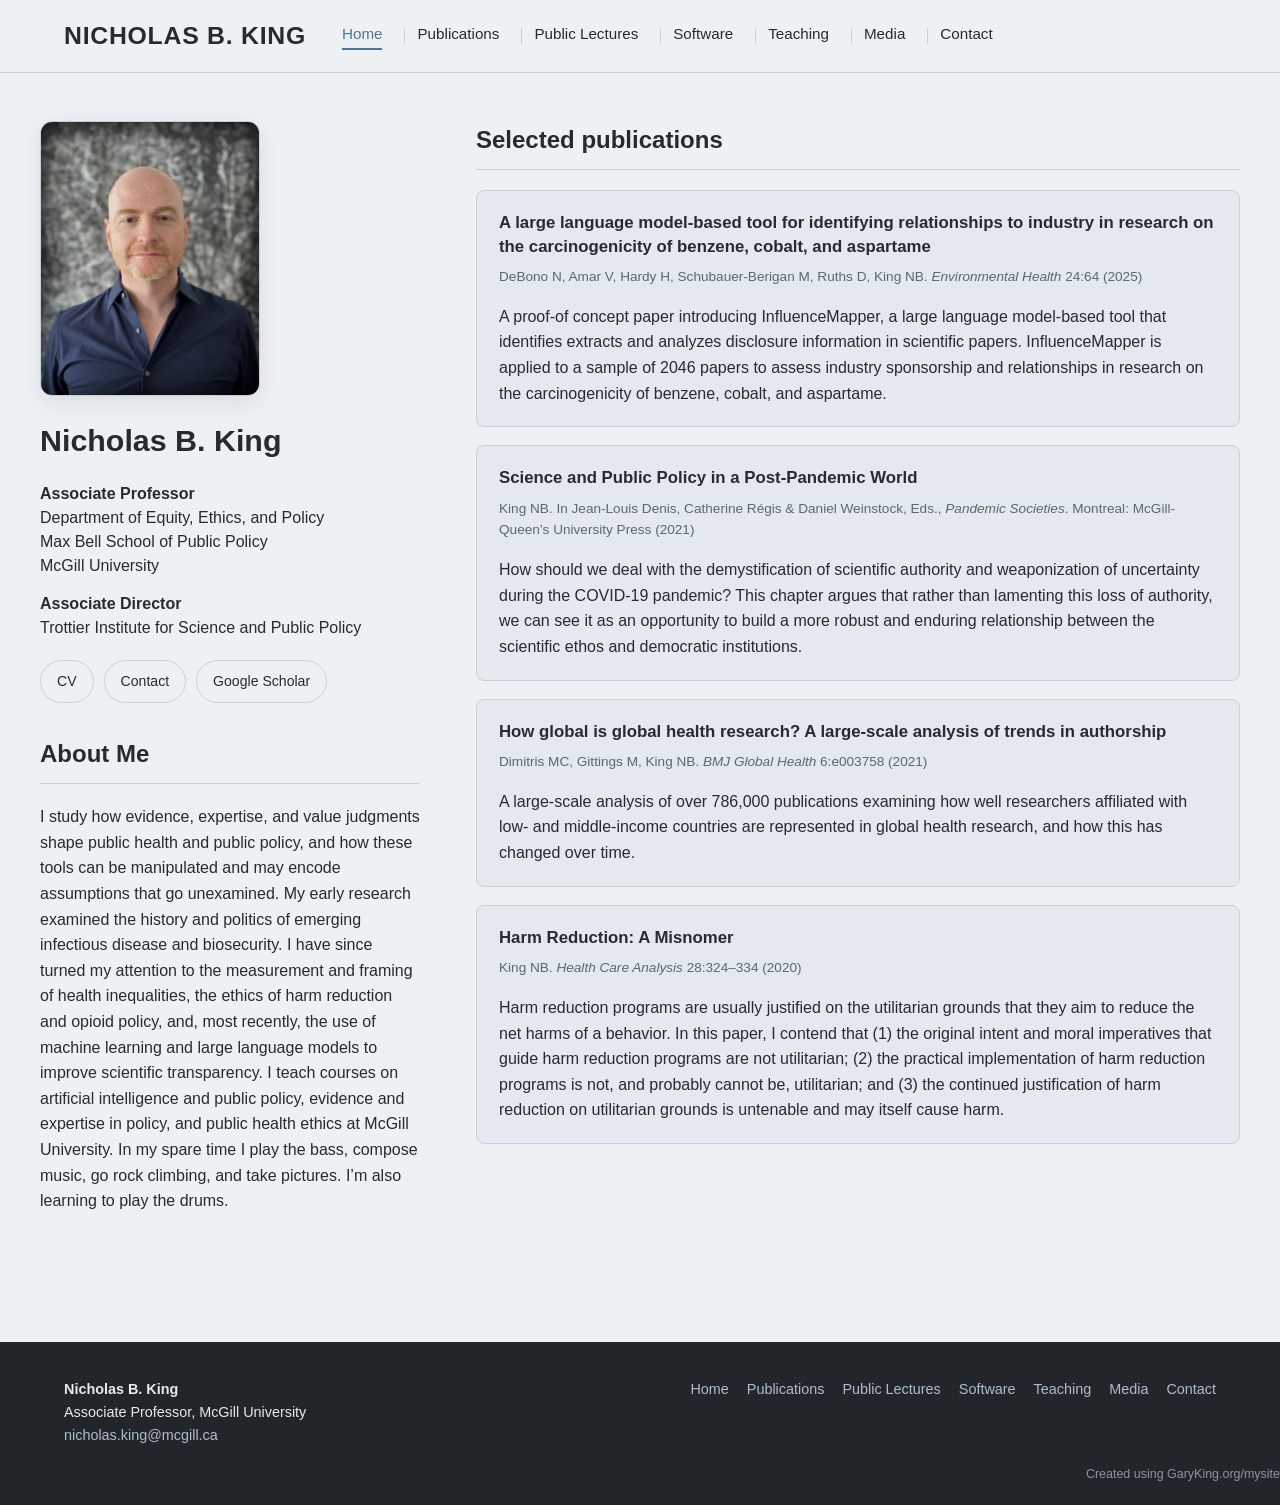
==== index.html @ 46b3eae7 "Update index.html Changed heading" ====
<!DOCTYPE html>
<html lang="en">
<head>
  <meta charset="UTF-8">
  <meta name="viewport" content="width=device-width, initial-scale=1.0">
  <title>Home — Nicholas B. King</title>
  <meta name="description" content="Nicholas B. King is an Associate Professor at McGill University working on public health policy, ethics, health inequalities, and AI in public policy.">
  <link rel="icon" type="image/png" href="images/favicon-32x32.png">
  <link rel="apple-touch-icon" href="images/apple-touch-icon.png">
  <link rel="stylesheet" href="assets/css/style.css">
  <meta name="mysite-directory" content="garyking.org/mysite">
</head>
<body>
  <a class="skip-link" href="#main">Skip to content</a>
  <header class="site-header">
    <nav class="navbar" aria-label="Primary">
      <a class="brand" href="index.html">Nicholas B. King</a>
      <button class="nav-toggle" aria-label="Toggle navigation" aria-expanded="false">&#9776;</button>
      <ul class="nav-links">
        <li><a href="index.html" class="active">Home</a></li>
        <li><a href="publications.html">Publications</a></li>
        <li><a href="talks.html">Public Lectures</a></li>
        <li><a href="software.html">Software</a></li>
        <li><a href="teaching.html">Teaching</a></li>
        <li><a href="media.html">Media</a></li>
        <li><a href="contact.html">Contact</a></li>
      </ul>
    </nav>
  </header>
  <main id="main">
    <section class="hero container">
      <div class="hero-grid">
        <div class="hero-left">
          <div class="hero-photo">
            <img src="images/headshot-full.jpg" alt="Portrait of Nicholas B. King" width="240" height="300">
          </div>
          <h1>Nicholas B. King</h1>

          <p class="position-block">
            <strong>Associate Professor</strong><br>
            Department of Equity, Ethics, and Policy<br>
            Max Bell School of Public Policy<br>
            McGill University
          </p>
          <p class="position-block">
            <strong>Associate Director</strong><br>
            Trottier Institute for Science and Public Policy
          </p>

          <div class="button-row">
            <a class="btn btn-secondary" href="files/King_CV_2026.pdf">CV</a>
            <a class="btn btn-secondary" href="mailto:nicholas.king@mcgill.ca">Contact</a>
            <a class="btn btn-secondary" href="https://scholar.google.ca/citations?user=LWgI4HgAAAAJ&amp;hl=en" target="_blank" rel="noopener">Google Scholar</a>
          </div>

          <h2 class="section-title">About Me</h2>
          <p>I study how evidence, expertise, and value judgments shape public health and public
          policy, and how these tools can be manipulated and may encode assumptions that go
          unexamined. My early research examined the history and politics of emerging infectious
          disease and biosecurity. I have since turned my attention to the measurement and framing
          of health inequalities, the ethics of harm reduction and opioid policy, and, most
          recently, the use of machine learning and large language models to improve scientific
          transparency. I teach courses on artificial intelligence and public policy, evidence and
          expertise in policy, and public health ethics at McGill University. In my spare time I
          play the bass, compose music, go rock climbing, and take pictures. I&rsquo;m also
          learning to play the drums.</p>
        </div>

        <div class="hero-right">
          <h2 class="section-title">Selected publications</h2>
        <div class="research-box">
          <h3><a href="https://doi.org/10.1186/s12940-025-01223-1" target="_blank" rel="noopener">A large language model-based tool for identifying relationships to industry in research on the carcinogenicity of benzene, cobalt, and aspartame</a></h3>
          <p class="research-meta">DeBono N, Amar V, Hardy H, Schubauer-Berigan M, Ruths D, King NB. <em>Environmental Health</em> 24:64 (2025)</p>
          <p>A proof-of concept paper introducing InfluenceMapper, a large language model-based tool that identifies extracts and analyzes disclosure information in scientific papers. InfluenceMapper is applied to a sample of 2046 papers to assess industry sponsorship and relationships in research on the carcinogenicity of benzene, cobalt, and aspartame.</p>
        </div>
        <div class="research-box">
          <h3><a href="files/King_2021_Science_and_Public_Policy_in_a_PostPandemic_World.pdf" target="_blank" rel="noopener">Science and Public Policy in a Post-Pandemic World</a></h3>
          <p class="research-meta">King NB. In Jean-Louis Denis, Catherine R&eacute;gis &amp; Daniel Weinstock, Eds., <em>Pandemic Societies</em>. Montreal: McGill-Queen&rsquo;s University Press (2021)</p>
          <p>How should we deal with the demystification of scientific authority and weaponization of uncertainty during the COVID-19 pandemic? This chapter argues that rather than lamenting this loss of authority, we can see it as an opportunity to build a more robust and enduring relationship between the scientific ethos and democratic institutions.</p>
        </div>
        <div class="research-box">
          <h3><a href="https://doi.org/10.1136/bmjgh-2020-003758" target="_blank" rel="noopener">How global is global health research? A large-scale analysis of trends in authorship</a></h3>
          <p class="research-meta">Dimitris MC, Gittings M, King NB. <em>BMJ Global Health</em> 6:e003758 (2021)</p>
          <p>A large-scale analysis of over 786,000 publications examining how well researchers affiliated with low- and middle-income countries are represented in global health research, and how this has changed over time.</p>
        </div>
        <div class="research-box">
          <h3><a href="https://doi.org/10.1007/s10728-020-00413-x" target="_blank" rel="noopener">Harm Reduction: A Misnomer</a></h3>
          <p class="research-meta">King NB. <em>Health Care Analysis</em> 28:324&ndash;334 (2020)</p>
          <p>Harm reduction programs are usually justified on the utilitarian grounds that they aim to reduce the net harms of a behavior. In this paper, I contend that (1) the original intent and moral imperatives that guide harm reduction programs are not utilitarian; (2) the practical implementation of harm reduction programs is not, and probably cannot be, utilitarian; and (3) the continued justification of harm reduction on utilitarian grounds is untenable and may itself cause harm.</p>
        </div>
        </div>
      </div>
    </section>
  </main>
  <footer class="site-footer">
    <div class="container footer-inner">
      <div>
        <strong>Nicholas B. King</strong><br>
        Associate Professor, McGill University<br>
        <a href="mailto:nicholas.king@mcgill.ca">nicholas.king@mcgill.ca</a>
      </div>
      <ul class="footer-nav">
        <li><a href="index.html">Home</a></li>
        <li><a href="publications.html">Publications</a></li>
        <li><a href="talks.html">Public Lectures</a></li>
        <li><a href="software.html">Software</a></li>
        <li><a href="teaching.html">Teaching</a></li>
        <li><a href="media.html">Media</a></li>
        <li><a href="contact.html">Contact</a></li>
      </ul>
    </div>
    <div class="footer-credit">Created using <a href="https://garyking.org/mysite">GaryKing.org/mysite</a></div>
  </footer>
  <script src="assets/js/main.js"></script>
</body>
</html>
---- assets/css/style.css ----
/* Nicholas B. King — academic site
   Sleek, minimal, slightly bluish slate-gray palette. Light mode only. */

:root {
  --color-bg: #eef1f4;
  --color-surface: #e3e9ee;
  --color-sand: #d5dde4;
  --color-text: #262b31;
  --color-muted: #5c6773;
  --color-border: #c7d1d9;
  --color-link: #45688f;
  --color-link-hover: #2f4b68;
  --color-accent: #55738f;
  --color-clay: #8a6b53;
  --color-focus: #c9a13b;
  --max-width: 1200px;
  --radius: 6px;
}

* { box-sizing: border-box; }

html { scroll-behavior: smooth; }

body {
  margin: 0;
  background: var(--color-bg);
  color: var(--color-text);
  font-family: -apple-system, BlinkMacSystemFont, "Segoe UI", Roboto, Helvetica, Arial, sans-serif;
  line-height: 1.6;
  -webkit-font-smoothing: antialiased;
}

a { color: var(--color-link); text-decoration: none; }
a:hover { color: var(--color-link-hover); text-decoration: underline; }

.skip-link {
  position: absolute;
  left: -999px;
  top: 0;
  background: var(--color-text);
  color: #fff;
  padding: 10px 16px;
  z-index: 100;
  border-radius: 0 0 6px 0;
}
.skip-link:focus {
  left: 0;
}

:focus-visible {
  outline: 3px solid var(--color-focus);
  outline-offset: 2px;
}

img { max-width: 100%; display: block; }

.container {
  max-width: var(--max-width);
  margin: 0 auto;
  padding: 0 24px;
}

/* ---------- Navbar ---------- */

.site-header {
  background: var(--color-bg);
  border-bottom: 1px solid var(--color-border);
  position: sticky;
  top: 0;
  z-index: 20;
}

.navbar {
  display: flex;
  align-items: center;
  justify-content: flex-start;
  gap: 36px;
  padding: 16px 24px;
  max-width: var(--max-width);
  margin: 0 auto;
}

.brand {
  font-weight: 700;
  letter-spacing: 0.03em;
  text-transform: uppercase;
  font-size: 1.55rem;
  color: var(--color-text);
}
.brand:hover { color: var(--color-clay); text-decoration: none; }

.nav-links {
  display: flex;
  align-items: center;
  gap: 22px;
  list-style: none;
  margin: 0;
  padding: 0;
}

.nav-links li {
  display: flex;
  align-items: center;
  gap: 12px;
}

.nav-links li:not(:first-child)::before {
  content: "";
  display: inline-block;
  width: 1px;
  height: 16px;
  background: var(--color-border);
}

.nav-links a {
  color: var(--color-text);
  font-size: 0.95rem;
  padding-bottom: 2px;
  border-bottom: 2px solid transparent;
}
.nav-links a:hover { color: var(--color-clay); text-decoration: none; border-bottom-color: var(--color-clay); }
.nav-links a.active { border-bottom-color: var(--color-accent); color: var(--color-accent); }

.nav-toggle {
  display: none;
  background: none;
  border: none;
  font-size: 1.5rem;
  cursor: pointer;
  color: var(--color-text);
  margin-left: auto;
}

@media (max-width: 720px) {
  .nav-toggle { display: block; }
  .nav-links {
    display: none;
    flex-direction: column;
    gap: 4px;
    position: absolute;
    top: 100%;
    left: 0;
    right: 0;
    background: var(--color-bg);
    border-bottom: 1px solid var(--color-border);
    padding: 12px 24px 20px;
  }
  .nav-links.open { display: flex; }
  .navbar { position: relative; }
}

/* ---------- Hero (two-column homepage) ---------- */

.hero {
  padding: 48px 0;
}

.hero-grid {
  display: grid;
  grid-template-columns: minmax(280px, 380px) 1fr;
  gap: 56px;
  align-items: start;
}

.hero-left h1 {
  margin: 20px 0 18px;
  font-size: 1.9rem;
  color: var(--color-text);
}

.hero-photo {
  width: 220px;
  height: 275px;
  border-radius: 12px;
  overflow: hidden;
  border: 1px solid var(--color-border);
  box-shadow: 0 6px 20px rgba(38, 43, 49, 0.1);
}
.hero-photo img { width: 100%; height: 100%; object-fit: cover; }

.position-block {
  margin: 0 0 14px;
  line-height: 1.5;
}
.position-block strong { color: var(--color-text); }

.hero-left .button-row { margin: 20px 0 8px; }

.hero-left .section-title {
  margin-top: 32px;
}

.button-row { display: flex; gap: 10px; flex-wrap: wrap; }

.btn {
  display: inline-block;
  padding: 9px 16px;
  border-radius: 999px;
  font-size: 0.88rem;
  border: 1px solid var(--color-border);
}
.btn-primary {
  background: var(--color-accent);
  color: #fff;
  border-color: var(--color-accent);
}
.btn-primary:hover { background: #46617a; color: #fff; text-decoration: none; }
.btn-secondary {
  background: transparent;
  color: var(--color-text);
}
.btn-secondary:hover { background: var(--color-surface); text-decoration: none; }

/* ---------- Research boxes ---------- */

.hero-right .section-title { margin-top: 0; }

.research-box {
  background: var(--color-surface);
  border: 1px solid var(--color-border);
  border-radius: 8px;
  padding: 20px 22px;
  margin-bottom: 18px;
}
.research-box h3 {
  margin: 0 0 8px;
  font-size: 1.05rem;
  line-height: 1.4;
}
.research-box h3 a { color: var(--color-text); }
.research-box h3 a:hover { color: var(--color-link); }
.research-box .research-meta {
  margin: 0 0 10px;
  font-size: 0.85rem;
  color: var(--color-muted);
}
.research-box p:last-child { margin-bottom: 0; }

@media (max-width: 860px) {
  .hero-grid { grid-template-columns: 1fr; }
}

/* ---------- Sections ---------- */

section.block { padding: 8px 0 48px; }

h2.section-title {
  font-size: 1.5rem;
  margin: 0 0 20px;
  color: var(--color-text);
  border-bottom: 1px solid var(--color-border);
  padding-bottom: 10px;
}

h3.subhead {
  font-size: 1.05rem;
  margin: 28px 0 10px;
  color: var(--color-muted);
  text-transform: uppercase;
  letter-spacing: 0.05em;
}

/* Accordion (homepage research areas) */

.accordion-item {
  border-bottom: 1px solid var(--color-border);
}
.accordion-header {
  width: 100%;
  text-align: left;
  background: none;
  border: none;
  padding: 16px 4px;
  font-size: 1.05rem;
  font-weight: 600;
  cursor: pointer;
  display: flex;
  justify-content: space-between;
  align-items: center;
  color: var(--color-text);
  font-family: inherit;
}
.accordion-header:hover { color: var(--color-clay); }
.accordion-icon { transition: transform 0.18s ease; color: var(--color-muted); }
.accordion-item.open .accordion-icon { transform: rotate(45deg); }
.accordion-body {
  max-height: 0;
  overflow: hidden;
  transition: max-height 0.22s ease;
  padding: 0 4px;
  color: var(--color-muted);
}
.accordion-item.open .accordion-body {
  max-height: 400px;
  padding-bottom: 16px;
}

/* ---------- Publications list ---------- */

.tab-strip {
  position: sticky;
  top: 65px;
  background: var(--color-bg);
  z-index: 10;
  display: flex;
  gap: 8px;
  flex-wrap: wrap;
  padding: 14px 0;
  border-bottom: 1px solid var(--color-border);
  margin-bottom: 20px;
}

.tab-btn {
  background: var(--color-surface);
  border: 1px solid var(--color-border);
  padding: 7px 16px;
  border-radius: 999px;
  font-size: 0.88rem;
  cursor: pointer;
  color: var(--color-text);
  font-family: inherit;
}
.tab-btn:hover { background: var(--color-sand); }
.tab-btn.active {
  background: var(--color-accent);
  border-color: var(--color-accent);
  color: #fff;
}

.result-count {
  font-size: 0.85rem;
  color: var(--color-muted);
  margin: 0 0 14px;
}

.pub-list { list-style: none; margin: 0; padding: 0; }

.pub-item {
  padding: 12px 4px;
  border-bottom: 1px solid var(--color-border);
  font-size: 0.96rem;
}
.pub-item .pub-year {
  color: var(--color-muted);
  font-variant-numeric: tabular-nums;
  margin-right: 10px;
  font-size: 0.85rem;
}
.pub-item .note {
  display: block;
  color: var(--color-muted);
  font-size: 0.85rem;
  margin-top: 2px;
}
.pub-item.hidden { display: none; }
.pub-item .read-link {
  white-space: nowrap;
  font-size: 0.85rem;
  margin-left: 6px;
}

.talk-row {
  display: grid;
  grid-template-columns: 100px 1fr;
  gap: 16px;
  padding: 10px 4px;
  border-bottom: 1px solid var(--color-border);
  font-size: 0.95rem;
}
.talk-row .talk-date { color: var(--color-muted); font-size: 0.85rem; }
.talk-row .talk-venue { color: var(--color-muted); font-size: 0.88rem; display: block; }
@media (max-width: 560px) {
  .talk-row { grid-template-columns: 1fr; gap: 2px; }
}

/* ---------- Cards / lists ---------- */

.card {
  background: var(--color-surface);
  border: 1px solid var(--color-border);
  border-radius: 8px;
  padding: 24px;
  transition: transform 0.18s ease, box-shadow 0.18s ease;
}
.card:hover { transform: translateY(-2px); box-shadow: 0 8px 20px rgba(45,41,38,0.06); }

@media (prefers-reduced-motion: reduce) {
  .card, .accordion-icon, .accordion-body { transition: none; }
}

.definition-list dt { font-weight: 600; margin-top: 14px; }
.definition-list dd { margin: 2px 0 0; color: var(--color-muted); }

table.plain { width: 100%; border-collapse: collapse; font-size: 0.94rem; }
table.plain td, table.plain th { padding: 8px 6px; border-bottom: 1px solid var(--color-border); text-align: left; vertical-align: top; }
table.plain td:last-child, table.plain th:last-child { text-align: right; white-space: nowrap; color: var(--color-muted); }

/* ---------- Footer ---------- */

.site-footer {
  background: #22262b;
  color: #e6eaee;
  margin-top: 64px;
  padding: 36px 0 20px;
  font-size: 0.9rem;
}
.site-footer a { color: #aebdcb; }
.footer-inner {
  display: flex;
  justify-content: space-between;
  flex-wrap: wrap;
  gap: 16px;
  align-items: flex-start;
}
.footer-nav { display: flex; gap: 18px; flex-wrap: wrap; list-style: none; margin: 0; padding: 0; }
.footer-credit {
  font-size: 0.78rem;
  color: #8b96a1;
  margin-top: 18px;
  text-align: right;
}
.footer-credit a { color: #8b96a1; }

/* ---------- Plain lists (research areas, public lectures) ---------- */

.plain-list {
  list-style: none;
  margin: 0;
  padding: 0;
}
.plain-list li {
  padding: 12px 4px;
  border-bottom: 1px solid var(--color-border);
  font-size: 1rem;
}
.plain-list li:last-child { border-bottom: none; }

.plain-list-flush li {
  border-bottom: none;
  padding: 6px 4px;
}

.sr-only {
  position: absolute;
  width: 1px; height: 1px;
  padding: 0; margin: -1px;
  overflow: hidden;
  clip: rect(0,0,0,0);
  white-space: nowrap; border: 0;
}
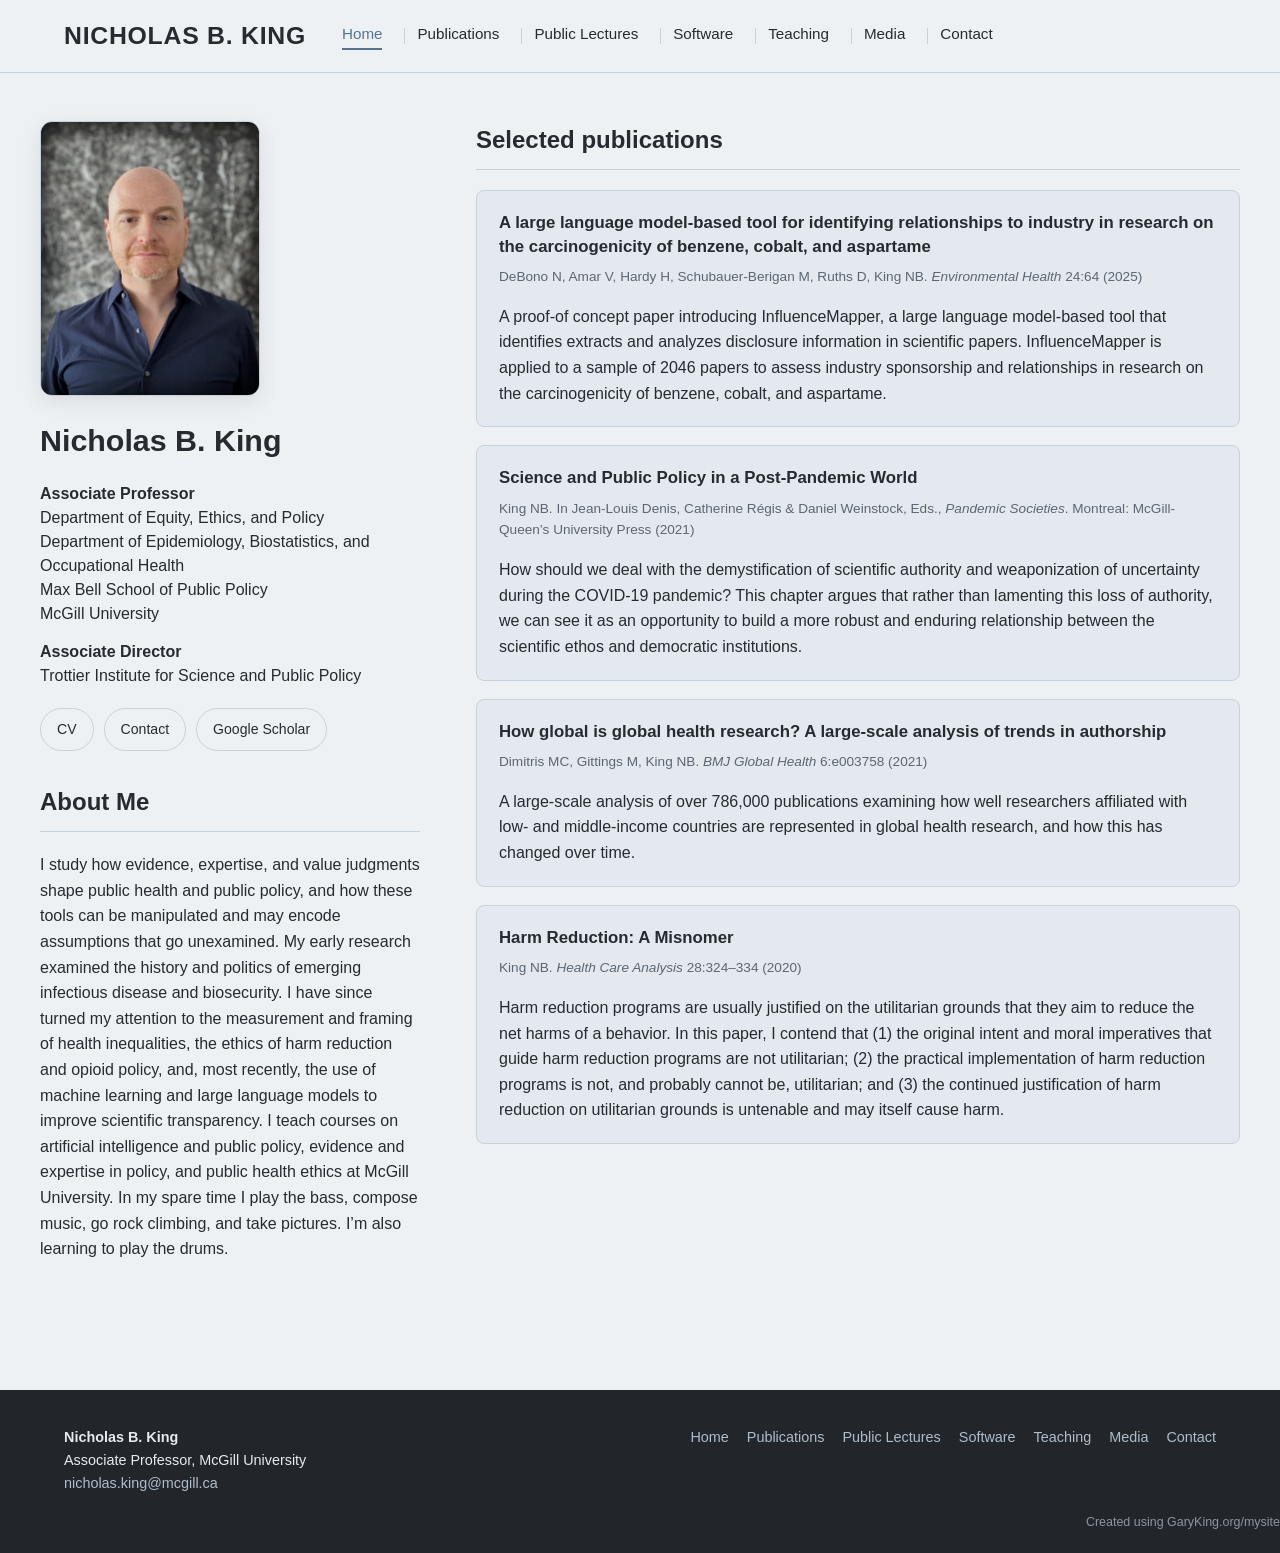
==== commit 0d71e496: "Update index.html Added affiliations" ====
--- a/index.html
+++ b/index.html
@@ -39,6 +39,7 @@
           <p class="position-block">
             <strong>Associate Professor</strong><br>
             Department of Equity, Ethics, and Policy<br>
+            Department of Epidemiology, Biostatistics, and Occupational Health<br>
             Max Bell School of Public Policy<br>
             McGill University
           </p>
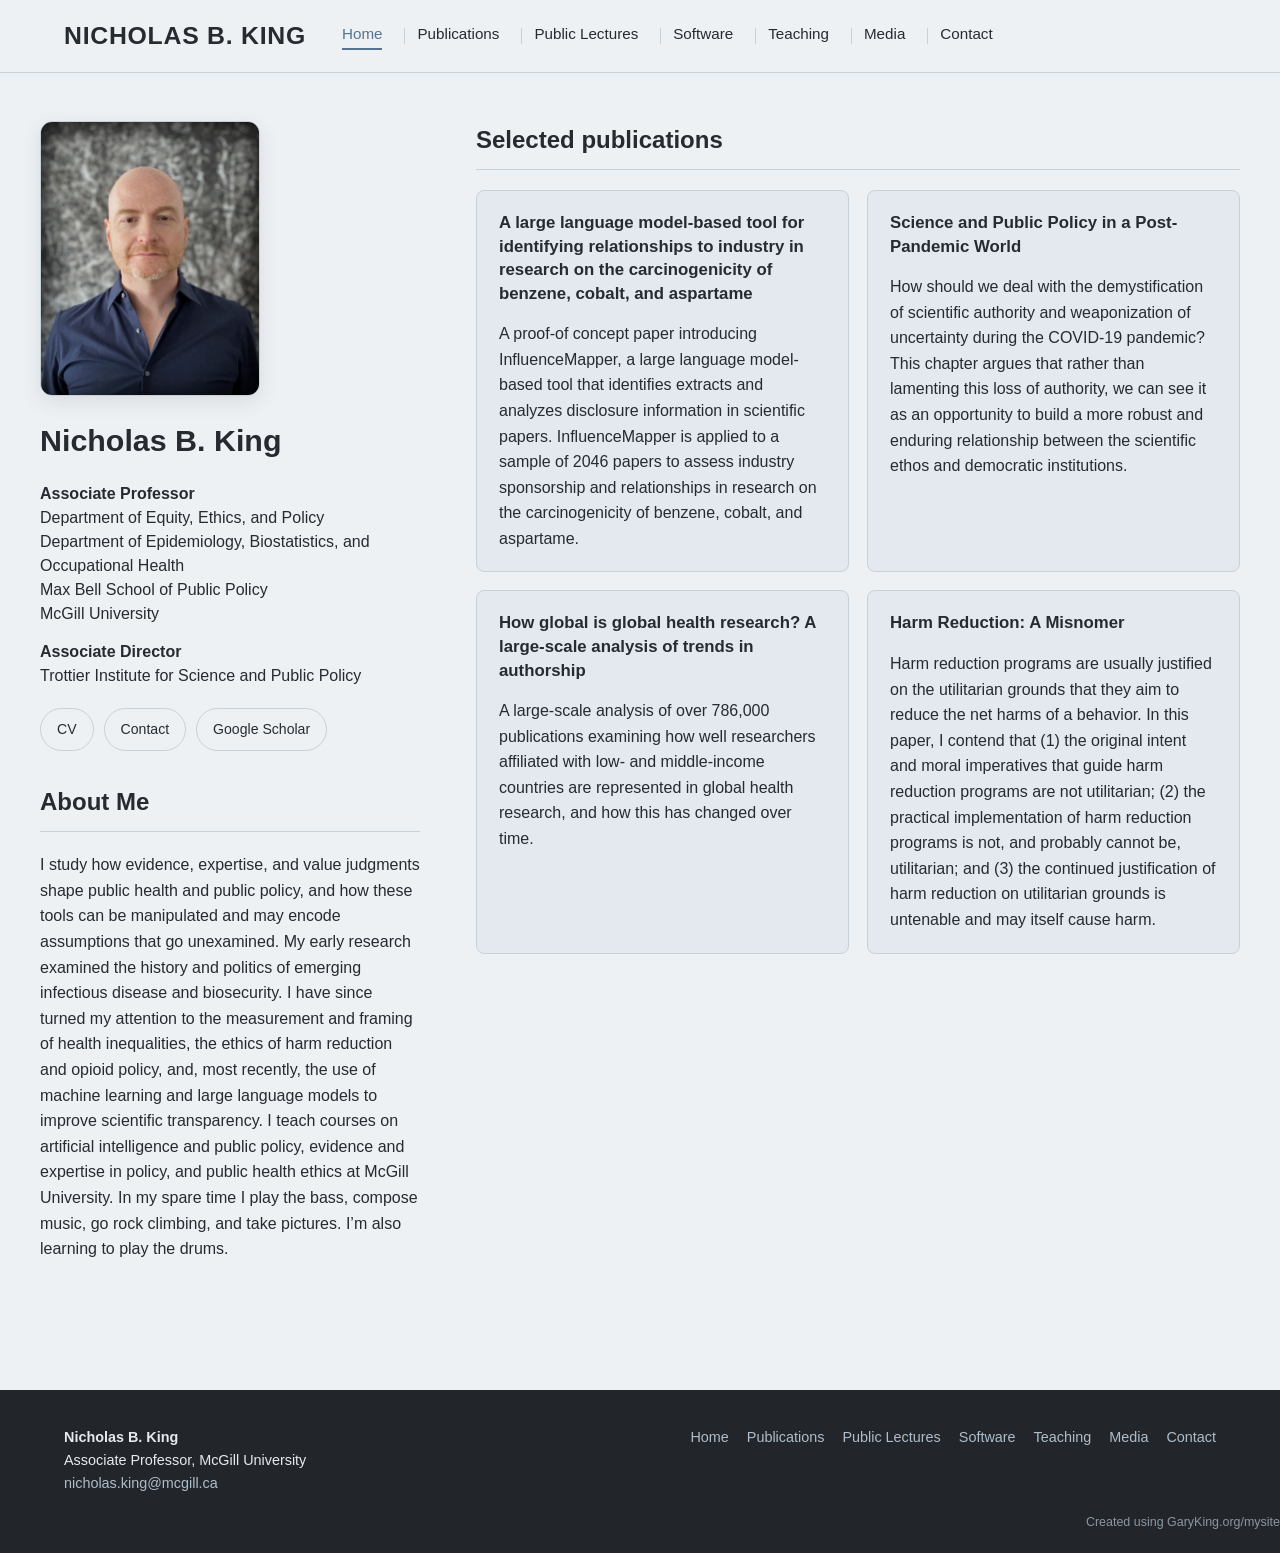
==== commit fb465d2b: "Simplify homepage research boxes: drop meta line, 2-column layout Co-Authored-By: Claude Sonnet 5 <n" ====
--- a/index.html
+++ b/index.html
@@ -69,26 +69,24 @@
 
         <div class="hero-right">
           <h2 class="section-title">Selected publications</h2>
-        <div class="research-box">
-          <h3><a href="https://doi.org/10.1186/s12940-025-01223-1" target="_blank" rel="noopener">A large language model-based tool for identifying relationships to industry in research on the carcinogenicity of benzene, cobalt, and aspartame</a></h3>
-          <p class="research-meta">DeBono N, Amar V, Hardy H, Schubauer-Berigan M, Ruths D, King NB. <em>Environmental Health</em> 24:64 (2025)</p>
-          <p>A proof-of concept paper introducing InfluenceMapper, a large language model-based tool that identifies extracts and analyzes disclosure information in scientific papers. InfluenceMapper is applied to a sample of 2046 papers to assess industry sponsorship and relationships in research on the carcinogenicity of benzene, cobalt, and aspartame.</p>
-        </div>
-        <div class="research-box">
-          <h3><a href="files/King_2021_Science_and_Public_Policy_in_a_PostPandemic_World.pdf" target="_blank" rel="noopener">Science and Public Policy in a Post-Pandemic World</a></h3>
-          <p class="research-meta">King NB. In Jean-Louis Denis, Catherine R&eacute;gis &amp; Daniel Weinstock, Eds., <em>Pandemic Societies</em>. Montreal: McGill-Queen&rsquo;s University Press (2021)</p>
-          <p>How should we deal with the demystification of scientific authority and weaponization of uncertainty during the COVID-19 pandemic? This chapter argues that rather than lamenting this loss of authority, we can see it as an opportunity to build a more robust and enduring relationship between the scientific ethos and democratic institutions.</p>
-        </div>
-        <div class="research-box">
-          <h3><a href="https://doi.org/10.1136/bmjgh-2020-003758" target="_blank" rel="noopener">How global is global health research? A large-scale analysis of trends in authorship</a></h3>
-          <p class="research-meta">Dimitris MC, Gittings M, King NB. <em>BMJ Global Health</em> 6:e003758 (2021)</p>
-          <p>A large-scale analysis of over 786,000 publications examining how well researchers affiliated with low- and middle-income countries are represented in global health research, and how this has changed over time.</p>
-        </div>
-        <div class="research-box">
-          <h3><a href="https://doi.org/10.1007/s10728-020-00413-x" target="_blank" rel="noopener">Harm Reduction: A Misnomer</a></h3>
-          <p class="research-meta">King NB. <em>Health Care Analysis</em> 28:324&ndash;334 (2020)</p>
-          <p>Harm reduction programs are usually justified on the utilitarian grounds that they aim to reduce the net harms of a behavior. In this paper, I contend that (1) the original intent and moral imperatives that guide harm reduction programs are not utilitarian; (2) the practical implementation of harm reduction programs is not, and probably cannot be, utilitarian; and (3) the continued justification of harm reduction on utilitarian grounds is untenable and may itself cause harm.</p>
-        </div>
+          <div class="research-grid">
+          <div class="research-box">
+            <h3><a href="https://doi.org/10.1186/s12940-025-01223-1" target="_blank" rel="noopener">A large language model-based tool for identifying relationships to industry in research on the carcinogenicity of benzene, cobalt, and aspartame</a></h3>
+            <p>A proof-of concept paper introducing InfluenceMapper, a large language model-based tool that identifies extracts and analyzes disclosure information in scientific papers. InfluenceMapper is applied to a sample of 2046 papers to assess industry sponsorship and relationships in research on the carcinogenicity of benzene, cobalt, and aspartame.</p>
+          </div>
+          <div class="research-box">
+            <h3><a href="files/King_2021_Science_and_Public_Policy_in_a_PostPandemic_World.pdf" target="_blank" rel="noopener">Science and Public Policy in a Post-Pandemic World</a></h3>
+            <p>How should we deal with the demystification of scientific authority and weaponization of uncertainty during the COVID-19 pandemic? This chapter argues that rather than lamenting this loss of authority, we can see it as an opportunity to build a more robust and enduring relationship between the scientific ethos and democratic institutions.</p>
+          </div>
+          <div class="research-box">
+            <h3><a href="https://doi.org/10.1136/bmjgh-2020-003758" target="_blank" rel="noopener">How global is global health research? A large-scale analysis of trends in authorship</a></h3>
+            <p>A large-scale analysis of over 786,000 publications examining how well researchers affiliated with low- and middle-income countries are represented in global health research, and how this has changed over time.</p>
+          </div>
+          <div class="research-box">
+            <h3><a href="https://doi.org/10.1007/s10728-020-00413-x" target="_blank" rel="noopener">Harm Reduction: A Misnomer</a></h3>
+            <p>Harm reduction programs are usually justified on the utilitarian grounds that they aim to reduce the net harms of a behavior. In this paper, I contend that (1) the original intent and moral imperatives that guide harm reduction programs are not utilitarian; (2) the practical implementation of harm reduction programs is not, and probably cannot be, utilitarian; and (3) the continued justification of harm reduction on utilitarian grounds is untenable and may itself cause harm.</p>
+          </div>
+          </div>
         </div>
       </div>
     </section>
--- a/assets/css/style.css
+++ b/assets/css/style.css
@@ -215,12 +215,17 @@
 
 .hero-right .section-title { margin-top: 0; }
 
+.research-grid {
+  display: grid;
+  grid-template-columns: repeat(2, 1fr);
+  gap: 18px;
+}
+
 .research-box {
   background: var(--color-surface);
   border: 1px solid var(--color-border);
   border-radius: 8px;
   padding: 20px 22px;
-  margin-bottom: 18px;
 }
 .research-box h3 {
   margin: 0 0 8px;
@@ -229,15 +234,11 @@
 }
 .research-box h3 a { color: var(--color-text); }
 .research-box h3 a:hover { color: var(--color-link); }
-.research-box .research-meta {
-  margin: 0 0 10px;
-  font-size: 0.85rem;
-  color: var(--color-muted);
-}
 .research-box p:last-child { margin-bottom: 0; }
 
 @media (max-width: 860px) {
   .hero-grid { grid-template-columns: 1fr; }
+  .research-grid { grid-template-columns: 1fr; }
 }
 
 /* ---------- Sections ---------- */
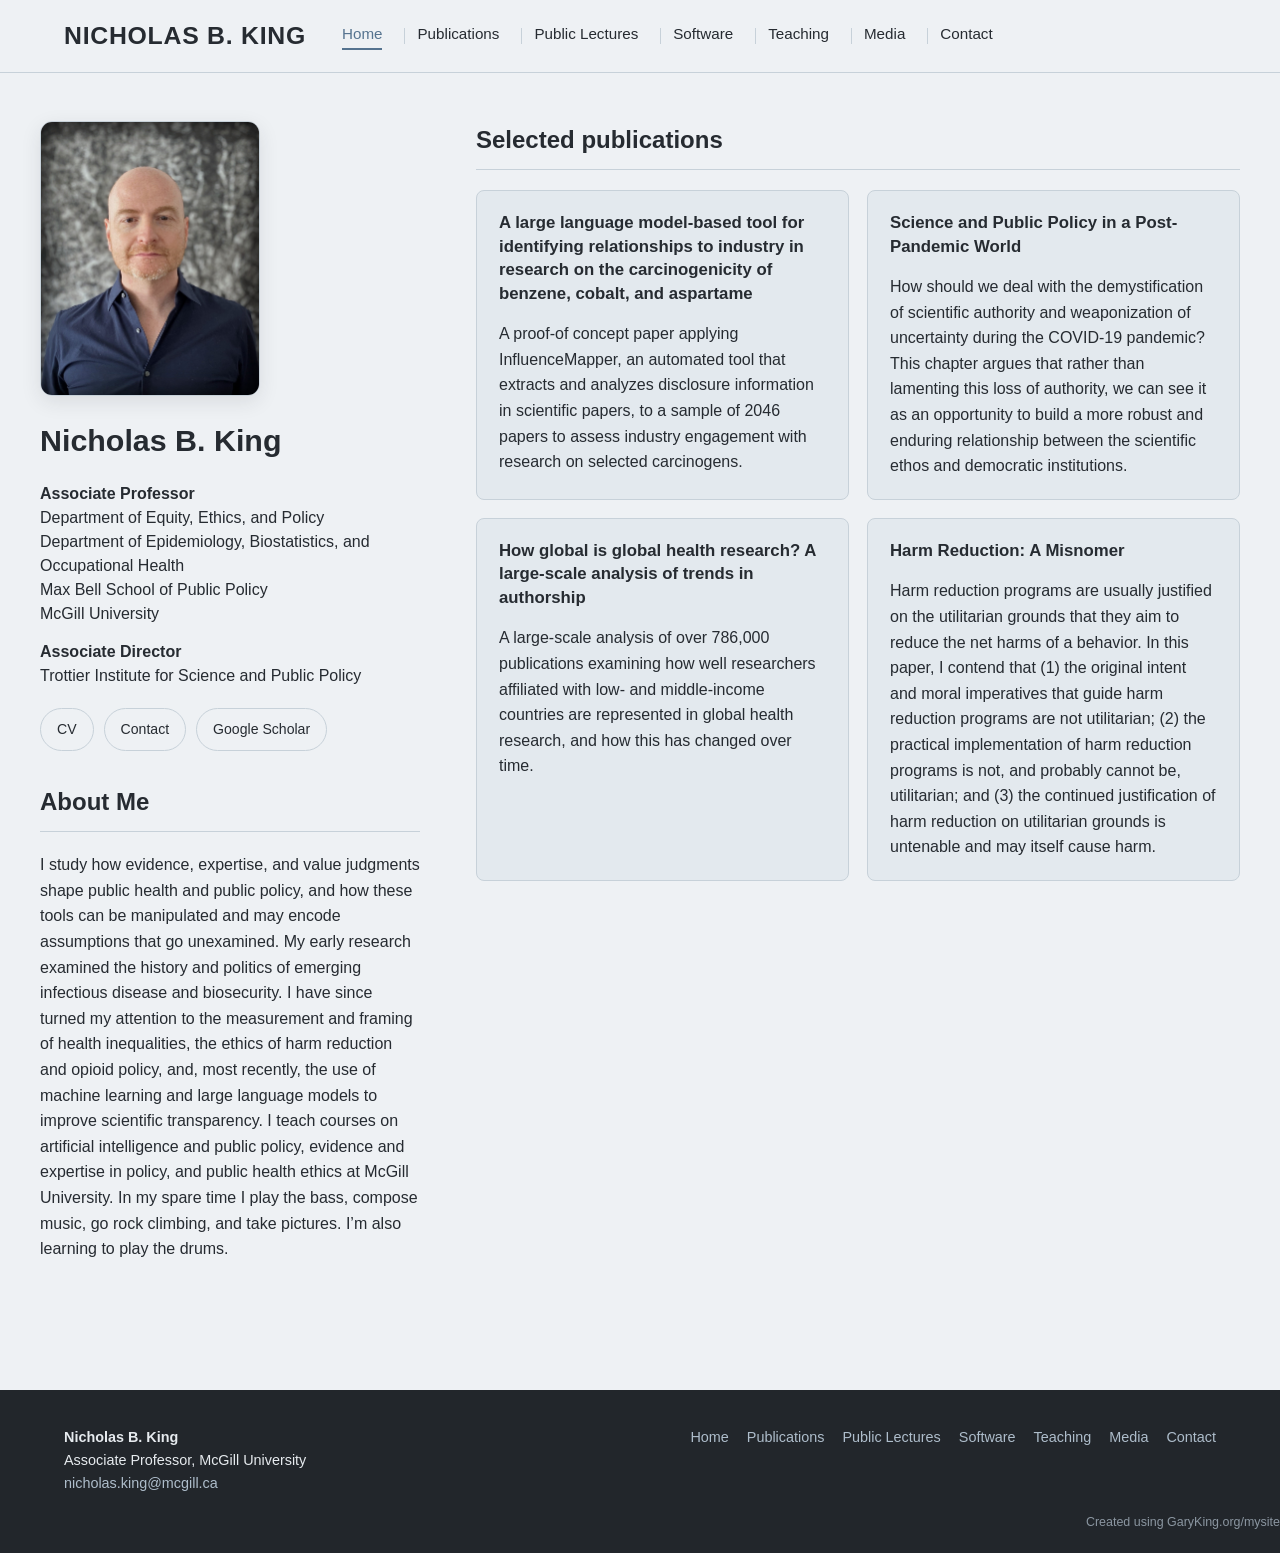
==== commit 6d03fe45: "Update index.html Updated paper descriptions" ====
--- a/index.html
+++ b/index.html
@@ -72,7 +72,7 @@
           <div class="research-grid">
           <div class="research-box">
             <h3><a href="https://doi.org/10.1186/s12940-025-01223-1" target="_blank" rel="noopener">A large language model-based tool for identifying relationships to industry in research on the carcinogenicity of benzene, cobalt, and aspartame</a></h3>
-            <p>A proof-of concept paper introducing InfluenceMapper, a large language model-based tool that identifies extracts and analyzes disclosure information in scientific papers. InfluenceMapper is applied to a sample of 2046 papers to assess industry sponsorship and relationships in research on the carcinogenicity of benzene, cobalt, and aspartame.</p>
+            <p>A proof-of concept paper applying InfluenceMapper, an automated tool that extracts and analyzes disclosure information in scientific papers, to a sample of 2046 papers to assess industry engagement with research on selected carcinogens.</p>
           </div>
           <div class="research-box">
             <h3><a href="files/King_2021_Science_and_Public_Policy_in_a_PostPandemic_World.pdf" target="_blank" rel="noopener">Science and Public Policy in a Post-Pandemic World</a></h3>
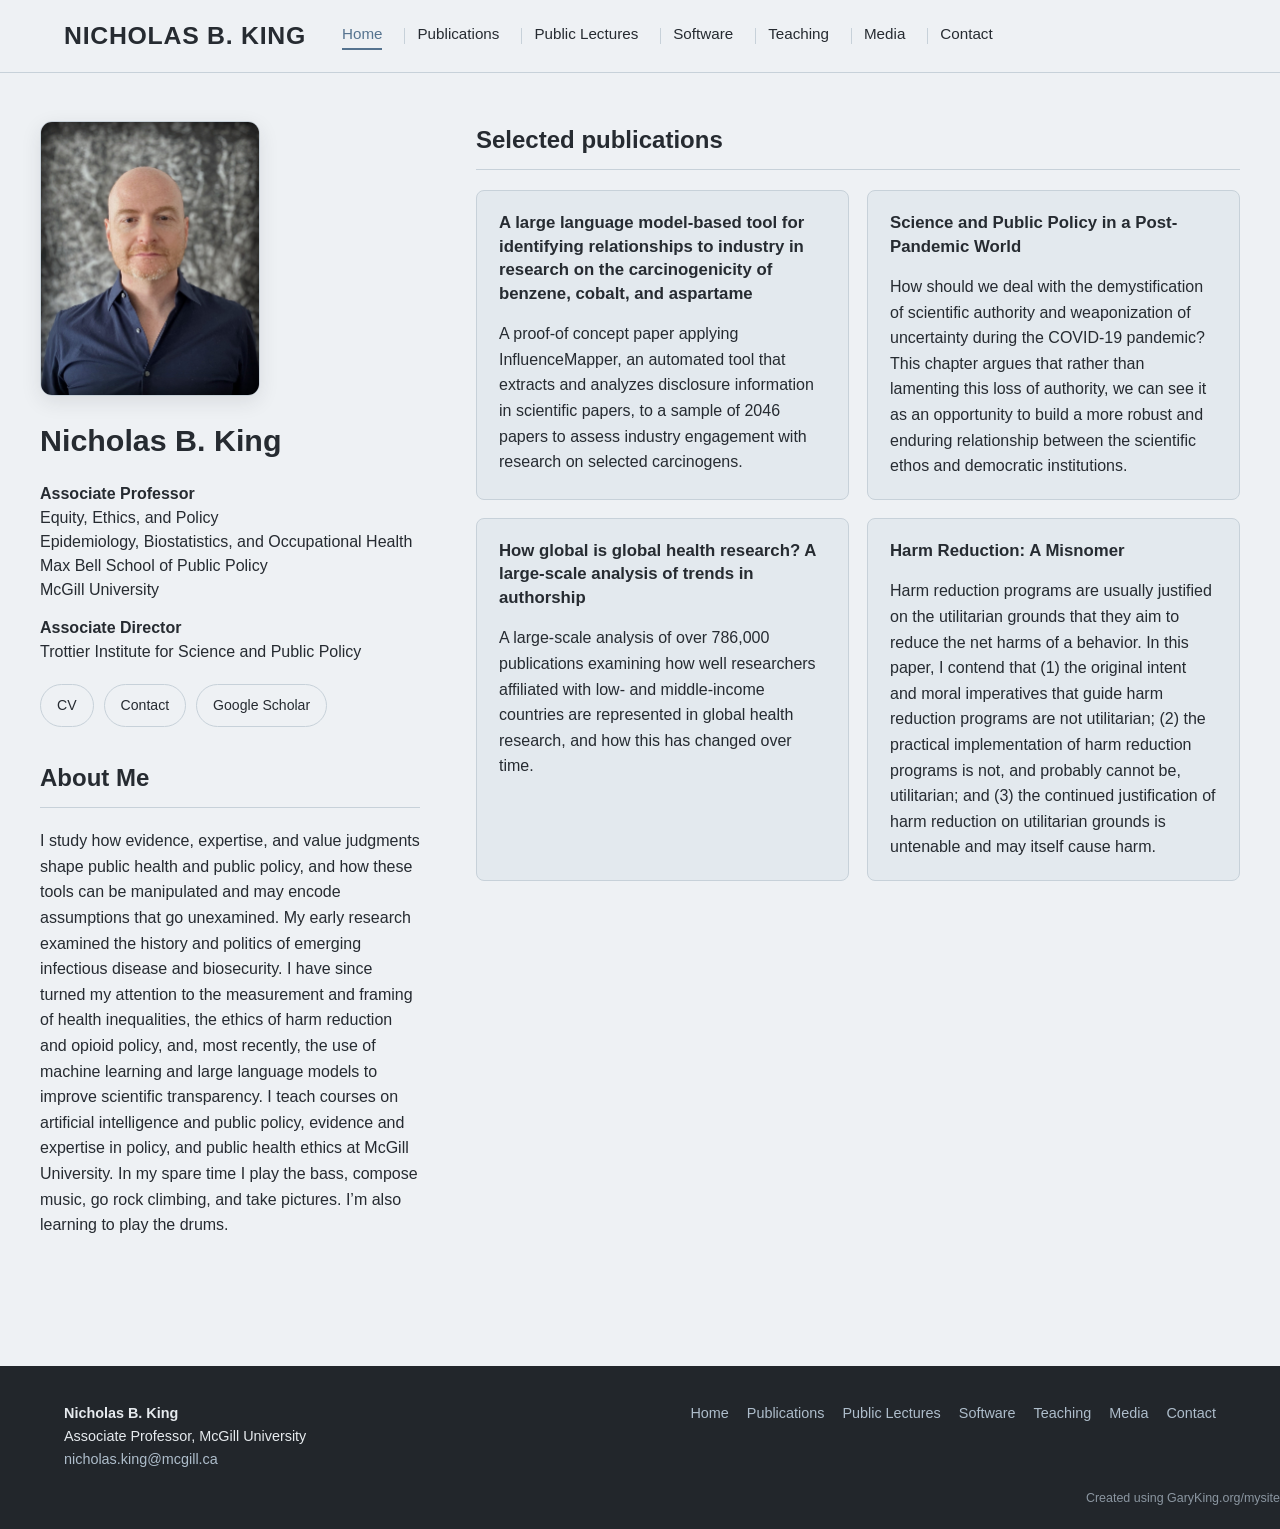
==== commit cfe9d2d3: "Update index.html affiliations changes" ====
--- a/index.html
+++ b/index.html
@@ -38,8 +38,8 @@
 
           <p class="position-block">
             <strong>Associate Professor</strong><br>
-            Department of Equity, Ethics, and Policy<br>
-            Department of Epidemiology, Biostatistics, and Occupational Health<br>
+            Equity, Ethics, and Policy<br>
+            Epidemiology, Biostatistics, and Occupational Health<br>
             Max Bell School of Public Policy<br>
             McGill University
           </p>
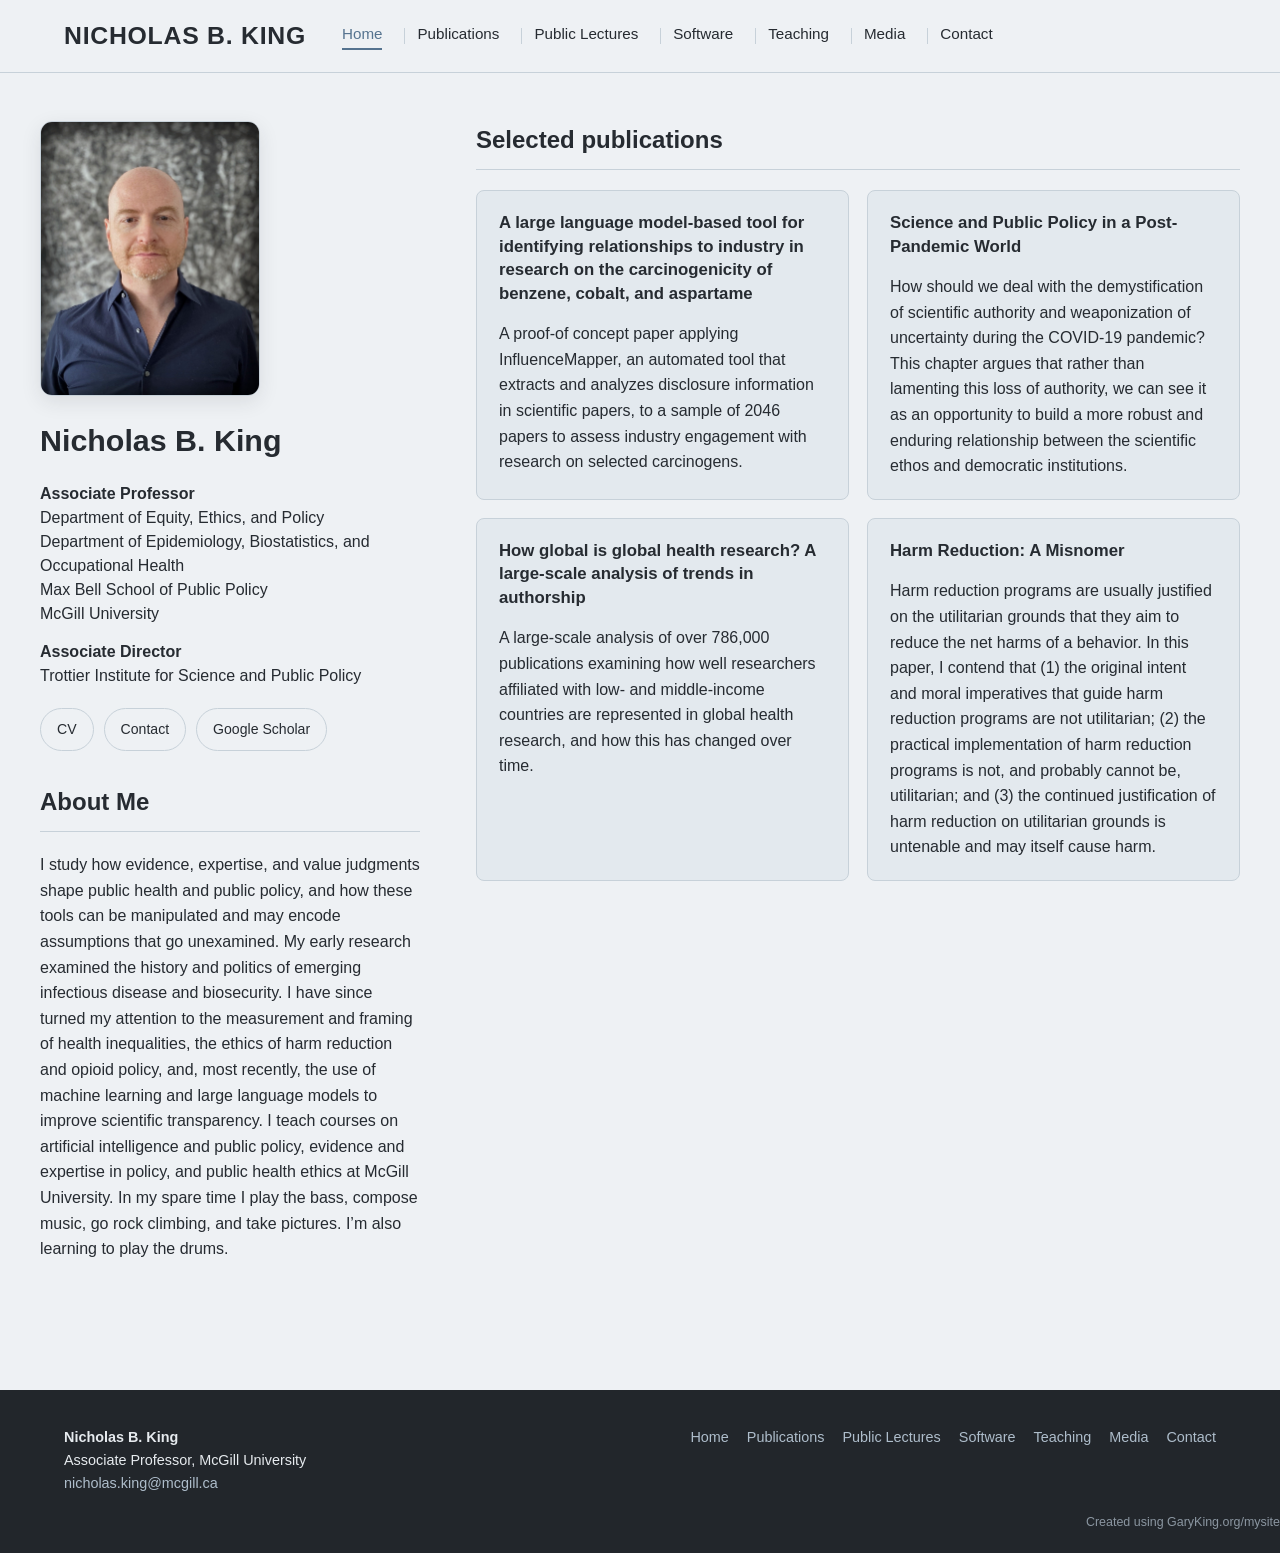
==== commit 2718fc1e: "Update index.html revert affiliations change" ====
--- a/index.html
+++ b/index.html
@@ -38,8 +38,8 @@
 
           <p class="position-block">
             <strong>Associate Professor</strong><br>
-            Equity, Ethics, and Policy<br>
-            Epidemiology, Biostatistics, and Occupational Health<br>
+            Department of Equity, Ethics, and Policy<br>
+            Department of Epidemiology, Biostatistics, and Occupational Health<br>
             Max Bell School of Public Policy<br>
             McGill University
           </p>
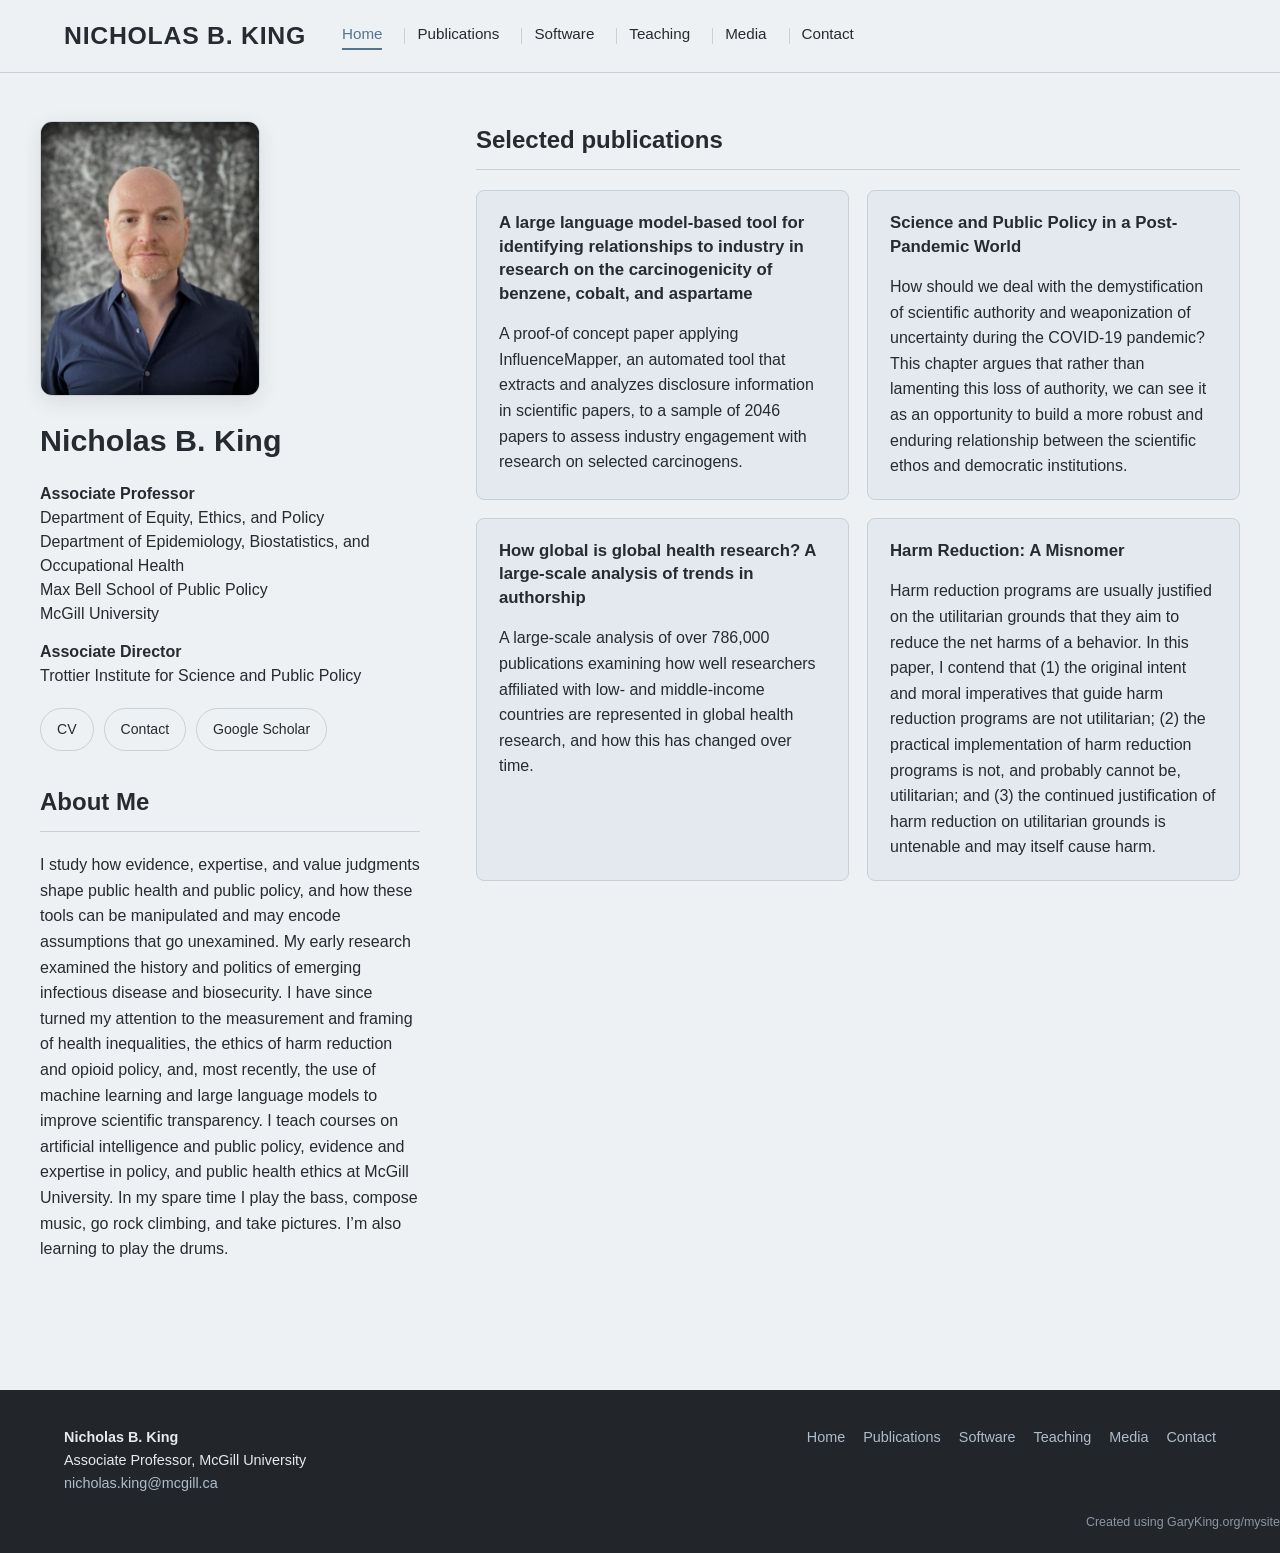
==== commit a309265e: "Remove Public Lectures page, fold its links into Media Removes talks.html and its nav entry across a" ====
--- a/index.html
+++ b/index.html
@@ -19,7 +19,6 @@
       <ul class="nav-links">
         <li><a href="index.html" class="active">Home</a></li>
         <li><a href="publications.html">Publications</a></li>
-        <li><a href="talks.html">Public Lectures</a></li>
         <li><a href="software.html">Software</a></li>
         <li><a href="teaching.html">Teaching</a></li>
         <li><a href="media.html">Media</a></li>
@@ -101,7 +100,6 @@
       <ul class="footer-nav">
         <li><a href="index.html">Home</a></li>
         <li><a href="publications.html">Publications</a></li>
-        <li><a href="talks.html">Public Lectures</a></li>
         <li><a href="software.html">Software</a></li>
         <li><a href="teaching.html">Teaching</a></li>
         <li><a href="media.html">Media</a></li>
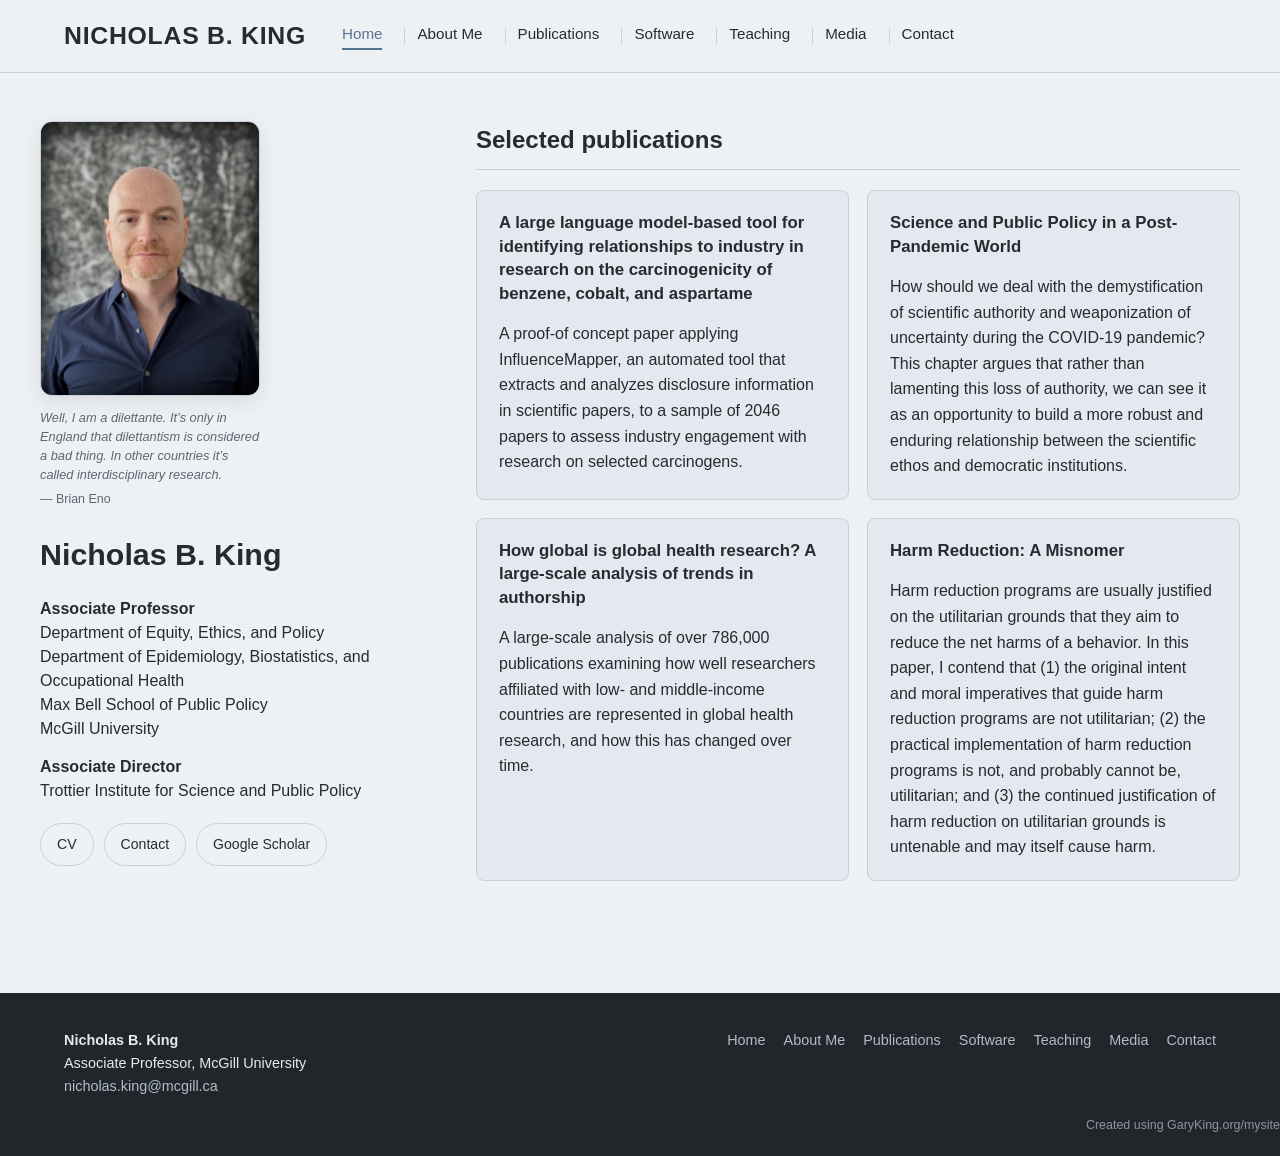
==== commit ccbbddd5: "Add About Me page; refresh homepage, CSS, and content data Adds a dedicated about.html page (bio + p" ====
--- a/index.html
+++ b/index.html
@@ -18,6 +18,7 @@
       <button class="nav-toggle" aria-label="Toggle navigation" aria-expanded="false">&#9776;</button>
       <ul class="nav-links">
         <li><a href="index.html" class="active">Home</a></li>
+        <li><a href="about.html">About Me</a></li>
         <li><a href="publications.html">Publications</a></li>
         <li><a href="software.html">Software</a></li>
         <li><a href="teaching.html">Teaching</a></li>
@@ -33,6 +34,10 @@
           <div class="hero-photo">
             <img src="images/headshot-full.jpg" alt="Portrait of Nicholas B. King" width="240" height="300">
           </div>
+          <blockquote class="hero-quote">
+            <p>Well, I am a dilettante. It&rsquo;s only in England that dilettantism is considered a bad thing. In other countries it&rsquo;s called interdisciplinary research.</p>
+            <cite>&mdash; Brian Eno</cite>
+          </blockquote>
           <h1>Nicholas B. King</h1>
 
           <p class="position-block">
@@ -52,18 +57,6 @@
             <a class="btn btn-secondary" href="mailto:nicholas.king@mcgill.ca">Contact</a>
             <a class="btn btn-secondary" href="https://scholar.google.ca/citations?user=LWgI4HgAAAAJ&amp;hl=en" target="_blank" rel="noopener">Google Scholar</a>
           </div>
-
-          <h2 class="section-title">About Me</h2>
-          <p>I study how evidence, expertise, and value judgments shape public health and public
-          policy, and how these tools can be manipulated and may encode assumptions that go
-          unexamined. My early research examined the history and politics of emerging infectious
-          disease and biosecurity. I have since turned my attention to the measurement and framing
-          of health inequalities, the ethics of harm reduction and opioid policy, and, most
-          recently, the use of machine learning and large language models to improve scientific
-          transparency. I teach courses on artificial intelligence and public policy, evidence and
-          expertise in policy, and public health ethics at McGill University. In my spare time I
-          play the bass, compose music, go rock climbing, and take pictures. I&rsquo;m also
-          learning to play the drums.</p>
         </div>
 
         <div class="hero-right">
@@ -99,6 +92,7 @@
       </div>
       <ul class="footer-nav">
         <li><a href="index.html">Home</a></li>
+        <li><a href="about.html">About Me</a></li>
         <li><a href="publications.html">Publications</a></li>
         <li><a href="software.html">Software</a></li>
         <li><a href="teaching.html">Teaching</a></li>
--- a/assets/css/style.css
+++ b/assets/css/style.css
@@ -178,6 +178,24 @@
 }
 .hero-photo img { width: 100%; height: 100%; object-fit: cover; }
 
+.hero-quote {
+  width: 220px;
+  margin: 12px 0 0;
+}
+.hero-quote p {
+  margin: 0 0 6px;
+  font-style: italic;
+  font-size: 0.8rem;
+  line-height: 1.5;
+  color: var(--color-muted);
+}
+.hero-quote cite {
+  display: block;
+  font-style: normal;
+  font-size: 0.78rem;
+  color: var(--color-muted);
+}
+
 .position-block {
   margin: 0 0 14px;
   line-height: 1.5;
@@ -244,6 +262,52 @@
 /* ---------- Sections ---------- */
 
 section.block { padding: 8px 0 48px; }
+
+/* ---------- About page (fits one viewport, photo + text) ---------- */
+
+section.about-section {
+  padding: 48px 0 28px;
+}
+
+.about-grid {
+  display: flex;
+  align-items: flex-start;
+  gap: 44px;
+}
+
+.about-photo {
+  flex: 0 0 auto;
+}
+.about-photo img {
+  display: block;
+  height: var(--about-photo-height, 380px);
+  width: auto;
+  max-width: 100%;
+  border-radius: 12px;
+  border: 1px solid var(--color-border);
+  box-shadow: 0 6px 20px rgba(38, 43, 49, 0.1);
+}
+
+.about-text {
+  flex: 1;
+  min-width: 0;
+}
+.about-text h1 {
+  margin: 0 0 12px;
+  font-size: 1.5rem;
+  color: var(--color-text);
+}
+.about-text p {
+  margin: 0 0 10px;
+  font-size: 0.85rem;
+  line-height: 1.45;
+}
+.about-text p:last-child { margin-bottom: 0; }
+
+@media (max-width: 860px) {
+  .about-grid { flex-direction: column; }
+  .about-photo img { height: auto; width: 100%; max-width: 320px; }
+}
 
 h2.section-title {
   font-size: 1.5rem;
